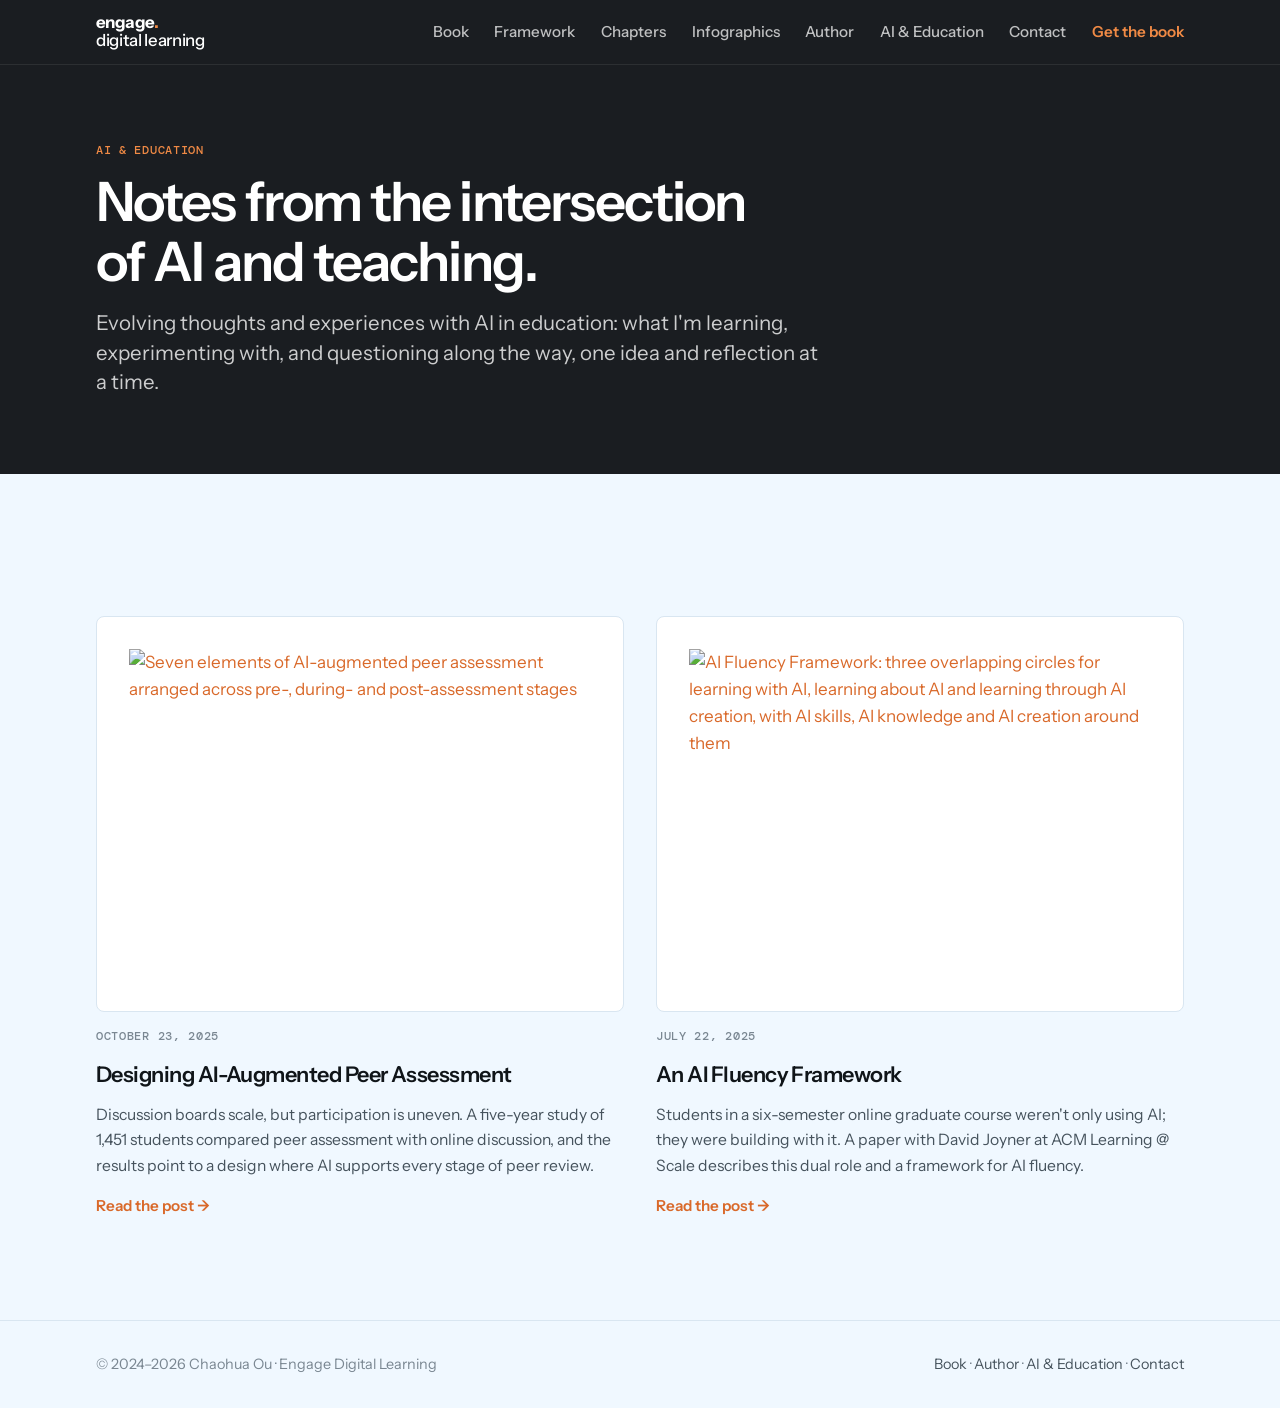
==== blog/index.html @ 953c1a12 "Add files via upload" ====
<!doctype html>
<html lang="en">
<head>
<meta charset="utf-8">
<meta name="viewport" content="width=device-width, initial-scale=1, viewport-fit=cover">
<title>AI & Education · Engage Digital Learning</title>
<meta name="description" content="Writing by Chaohua Ou on AI, student engagement and digital learning design.">
<link rel="canonical" href="https://engagedigitallearning.com/blog/">
<meta property="og:title" content="AI & Education · Engage Digital Learning">
<meta property="og:description" content="Writing by Chaohua Ou on AI, student engagement and digital learning design.">
<meta property="og:type" content="website">
<link rel="preconnect" href="https://fonts.googleapis.com">
<link rel="preconnect" href="https://fonts.gstatic.com" crossorigin>
<link rel="stylesheet" href="https://fonts.googleapis.com/css2?family=Instrument+Sans:ital,wght@0,400;0,500;0,600;0,700;1,400&family=DM+Mono:wght@400;500&display=swap">
<link rel="stylesheet" href="../assets/site.css">
</head>
<body>

<header>
  <nav class="wrap nav" aria-label="Main">
    <a class="brand" href="../index.html">engage<em>.</em><span>digital learning</span></a>
    <button class="menu-btn" id="menuBtn" aria-expanded="false" aria-controls="menu">Menu</button>
    <ul id="menu">
      <li><a href="../index.html#book">Book</a></li>
      <li><a href="../index.html#framework">Framework</a></li>
      <li><a href="../index.html#inside">Chapters</a></li>
      <li><a href="../index.html#infographics">Infographics</a></li>
      <li><a href="../index.html#author">Author</a></li>
      <li><a href="../blog/">AI &amp; Education</a></li>
      <li><a href="../index.html#contact">Contact</a></li>
      <li><a class="buy" href="https://www.routledge.com/Designing-Socially-Dynamic-Digital-Learning-Technologies-and-Strategies-for-Student-Engagement/Ou/p/book/9781032436012" target="_blank" rel="noopener">Get the book</a></li>
    </ul>
  </nav>
</header>

<main id="top">
<section class="hero post-hero">
  <div class="wrap">
    <p class="eyebrow">AI &amp; Education</p>
    <h1>Notes from the intersection of AI and teaching.</h1>
    <p class="deck">Evolving thoughts and experiences with AI in education: what I'm learning, experimenting with, and questioning along the way, one idea and reflection at a time.</p>
  </div>
</section>
<section>
  <div class="wrap">
    <div class="posts">
<article class="post">
  <a class="img" href="../blog/designing-ai-augmented-peer-assessment/"><img loading="lazy" src="../images/ai-augmented-peer-assessment.png" alt="Seven elements of AI-augmented peer assessment arranged across pre-, during- and post-assessment stages"></a>
  <time datetime="2025-10-23">October 23, 2025</time>
  <h3><a href="../blog/designing-ai-augmented-peer-assessment/">Designing AI-Augmented Peer Assessment</a></h3>
  <p>Discussion boards scale, but participation is uneven. A five-year study of 1,451 students compared peer assessment with online discussion, and the results point to a design where AI supports every stage of peer review.</p>
  <a class="more" href="../blog/designing-ai-augmented-peer-assessment/">Read the post →</a>
</article>
<article class="post">
  <a class="img" href="../blog/ai-fluency-framework/"><img loading="lazy" src="../images/ai-fluency-framework.png" alt="AI Fluency Framework: three overlapping circles for learning with AI, learning about AI and learning through AI creation, with AI skills, AI knowledge and AI creation around them"></a>
  <time datetime="2025-07-22">July 22, 2025</time>
  <h3><a href="../blog/ai-fluency-framework/">An AI Fluency Framework</a></h3>
  <p>Students in a six-semester online graduate course weren't only using AI; they were building with it. A paper with David Joyner at ACM Learning @ Scale describes this dual role and a framework for AI fluency.</p>
  <a class="more" href="../blog/ai-fluency-framework/">Read the post →</a>
</article>
    </div>
  </div>
</section>
</main>

<footer>
  <div class="wrap">
    <span>© 2024–2026 Chaohua Ou · Engage Digital Learning</span>
    <span><a href="../index.html#book">Book</a> · <a href="../index.html#author">Author</a> · <a href="../blog/">AI &amp; Education</a> · <a href="../index.html#contact">Contact</a></span>
  </div>
</footer>

<script src="../assets/site.js"></script>
</body>
</html>
---- assets/site.css ----
/* Layout: one quiet column of ~68ch running text, with a wider 1120px stage for the hero, the chapter grid and the gallery. */
:root{
  --paper:#f0f8ff;--paper-2:#ffffff;--ink:#101519;--ink-2:#46535d;--ink-3:#7a8792;--line:#d9e6f1;--accent:#d9692a;--accent-deep:#b5531d;--accent-2:#d9692a;--hero-bg:#1a1d21;--hero-fg:#ffffff;--hero-accent:#f08a45;--hero-btn-fg:#1a1d21;
  --display:"Instrument Sans", "Segoe UI", system-ui, sans-serif;
  --body:"Instrument Sans", "Segoe UI", system-ui, sans-serif;
  --mono:"DM Mono", ui-monospace, Menlo, monospace;
  color-scheme:light;
}
@media (prefers-color-scheme: dark){
  :root:not([data-theme="light"]){ --paper:#131619;--paper-2:#1b1f24;--ink:#eef0f2;--ink-2:#b4bbc3;--ink-3:#7f8790;--line:#2a3036;--accent:#f08a45;--accent-deep:#f5a874;--accent-2:#f08a45;--hero-bg:#0c0f12;--hero-fg:#ffffff;--hero-accent:#f08a45;--hero-btn-fg:#0c0f12; color-scheme:dark; }
}
:root[data-theme="dark"]{ --paper:#131619;--paper-2:#1b1f24;--ink:#eef0f2;--ink-2:#b4bbc3;--ink-3:#7f8790;--line:#2a3036;--accent:#f08a45;--accent-deep:#f5a874;--accent-2:#f08a45;--hero-bg:#0c0f12;--hero-fg:#ffffff;--hero-accent:#f08a45;--hero-btn-fg:#0c0f12; color-scheme:dark; }
*{box-sizing:border-box}
html{scroll-behavior:smooth}
@media (prefers-reduced-motion:reduce){html{scroll-behavior:auto} *{transition:none!important;animation:none!important}}
body{margin:0;background:var(--paper);color:var(--ink);font-family:var(--body);font-size:1.0625rem;line-height:1.6;-webkit-font-smoothing:antialiased}
img{max-width:100%;height:auto;display:block}
a{color:var(--accent);text-decoration:none}
a:hover{text-decoration:underline;text-underline-offset:3px}
:focus-visible{outline:2px solid var(--accent-2);outline-offset:3px;border-radius:2px}
h1,h2,h3{font-family:var(--display);font-weight:400;line-height:1.1;margin:0;text-wrap:balance;letter-spacing:-.01em}
h2{font-size:clamp(1.9rem,3.2vw,2.5rem)}
h3{font-size:1.35rem}
p{margin:0}
.wrap{max-width:1120px;margin:0 auto;padding-left:max(16px,env(safe-area-inset-left,0px));padding-right:max(16px,env(safe-area-inset-right,0px))}
.prose{max-width:68ch}
.eyebrow{font-size:.8rem;letter-spacing:.14em;text-transform:uppercase;color:var(--accent);font-weight:600}
.muted{color:var(--ink-2)}
section{padding-block:clamp(4rem,8vw,7rem)}

/* nav */
header{position:sticky;top:env(safe-area-inset-top,0px);z-index:20;background:color-mix(in srgb,var(--paper) 88%,transparent);backdrop-filter:blur(10px);border-bottom:1px solid var(--line)}
body::before{content:"";position:fixed;inset:0 0 auto;height:env(safe-area-inset-top,0px);z-index:30;background:var(--paper)}
.nav{display:flex;align-items:center;justify-content:space-between;gap:1rem;height:64px}
.brand{font-family:var(--display);font-size:1.05rem;line-height:1.05;color:var(--ink);white-space:nowrap;font-weight:700;letter-spacing:-.03em;display:flex;flex-direction:column}
.brand em{font-style:normal;color:var(--accent)}
.brand span{font-weight:500;letter-spacing:-.02em}
.nav ul{list-style:none;margin:0;padding:0;display:flex;gap:1.6rem}
.nav li a{color:var(--ink-2);font-size:.95rem;font-weight:500}
.nav li a:hover{color:var(--ink);text-decoration:none}
.nav .buy{color:var(--accent-2);font-weight:600}
.menu-btn{display:none;background:none;border:1px solid var(--line);border-radius:6px;padding:.4rem .7rem;color:var(--ink);font:inherit;font-size:.9rem;cursor:pointer}
@media (max-width:760px){
  .nav ul{display:none;position:absolute;left:0;right:0;top:64px;background:var(--paper);border-bottom:1px solid var(--line);flex-direction:column;gap:0;padding:.5rem max(16px,env(safe-area-inset-left,0px))}
  .nav ul.open{display:flex}
  .nav li a{display:block;padding:.75rem 0;border-top:1px solid var(--line)}
  .menu-btn{display:inline-block}
}

/* hero */
.hero{padding-block:clamp(3rem,7vw,6rem) clamp(3rem,6vw,5rem)}
.hero .wrap{display:grid;grid-template-columns:1.25fr .85fr;gap:clamp(2rem,6vw,5rem);align-items:center}
.hero .wrap>*,.two>*,.author .wrap>*,.contact .wrap>*,.framework .wrap>*{min-width:0}
.hero h1{font-size:clamp(2.4rem,5.2vw,4.2rem);font-weight:300;max-width:12ch}
.hero h1 strong{font-weight:500;color:var(--accent-deep)}
.hero .sub{margin-top:1.75rem;padding-top:1.25rem;border-top:1px solid rgba(255,255,255,.15);max-width:40ch;line-height:1.35;display:grid;gap:.35rem}
.hero .sub .title{font-family:var(--display);font-size:clamp(1.15rem,1.8vw,1.4rem);font-weight:600;letter-spacing:-.02em;color:#fff}
.hero .sub .subtitle{font-size:.95rem;color:rgba(255,255,255,.65)}
.hero .by{margin-top:1.5rem;color:var(--ink-2)}
.hero .by b{color:var(--ink);font-weight:600}
.actions{display:flex;flex-wrap:wrap;gap:.75rem;margin-top:2rem}
.btn{display:inline-flex;align-items:center;gap:.5rem;padding:.75rem 1.25rem;border-radius:4px;font-weight:600;font-size:.95rem;border:1px solid var(--accent);color:var(--accent);transition:background .15s,color .15s}
.btn:hover{background:var(--accent);color:var(--paper);text-decoration:none}
.btn.primary{background:var(--accent);color:#fff;border-color:var(--accent)}
.btn.primary:hover{background:var(--accent-deep);border-color:var(--accent-deep)}
.btn.ghost{border-color:var(--line);color:var(--ink-2)}
.btn.ghost:hover{background:var(--paper-2);color:var(--ink)}
.cover{justify-self:center;width:min(100%,340px);position:relative}
.cover img{border-radius:3px;box-shadow:0 30px 60px -20px rgba(20,40,45,.45),0 2px 6px rgba(20,40,45,.15)}
.cover::after{content:"";position:absolute;inset:0;border-radius:3px;box-shadow:inset 3px 0 6px -3px rgba(255,255,255,.35);pointer-events:none}
.pub{margin-top:1rem;text-align:center;font-size:.85rem;color:var(--ink-3)}
@media (max-width:820px){.hero .wrap{grid-template-columns:1fr}.cover{justify-self:start;width:min(70%,260px);order:-1}}

/* about */
.two{display:grid;grid-template-columns:minmax(0,1fr) minmax(0,1.4fr);gap:clamp(2rem,5vw,5rem)}
@media (max-width:820px){.two{grid-template-columns:1fr}}
.lede{font-family:var(--display);font-size:clamp(1.35rem,2.2vw,1.7rem);line-height:1.35;color:var(--ink);font-weight:300}
.facts{margin-top:2rem;display:grid;grid-template-columns:repeat(3,1fr);gap:1rem;border-top:1px solid var(--line);padding-top:1.25rem}
.facts div b{display:block;font-family:var(--display);font-size:1.6rem;font-weight:400;color:var(--accent-deep)}
.facts div span{font-size:.85rem;color:var(--ink-3);letter-spacing:.04em}
@media (max-width:480px){.facts{grid-template-columns:1fr 1fr}}

/* parts */
.parts{list-style:none;margin:3rem 0 0;padding:0;border-top:1px solid var(--line)}
.parts li{display:grid;grid-template-columns:5rem minmax(0,1.3fr) minmax(0,1fr);gap:1.5rem;padding:1.6rem 0;border-bottom:1px solid var(--line);align-items:baseline}
.parts .n{font-family:var(--display);font-size:2.2rem;line-height:1;color:var(--accent-2);font-weight:300}
.parts h3{font-size:1.3rem}
.parts h3 small{display:block;font-family:var(--body);font-size:.85rem;color:var(--accent);letter-spacing:.06em;text-transform:uppercase;margin-top:.35rem;font-weight:600}
.parts ol{margin:0;padding:0;list-style:none;color:var(--ink-2);font-size:.98rem}
.parts ol li{display:grid;grid-template-columns:3.4rem 1fr;gap:.5rem;padding:.15rem 0;border:0}
.parts ol li::before{content:attr(data-ch);color:var(--ink-3);font-variant-numeric:tabular-nums;white-space:nowrap}
@media (max-width:720px){.parts li{grid-template-columns:3.2rem 1fr}.parts ol{grid-column:2}.parts .n{font-size:1.6rem}}

/* interactions strip */
.inter{margin-top:3rem;display:grid;grid-template-columns:repeat(4,1fr);gap:1px;background:var(--line);border:1px solid var(--line)}
.inter div{background:var(--paper-2);padding:1.2rem 1.25rem}
.inter b{display:block;font-family:var(--display);font-weight:400;font-size:1.2rem;margin-bottom:.3rem}
.inter p{font-size:.92rem;color:var(--ink-2)}
@media (max-width:820px){.inter{grid-template-columns:1fr 1fr}}
@media (max-width:420px){.inter{grid-template-columns:1fr}}

/* gallery */
.gallery{margin-top:2.5rem;display:grid;grid-template-columns:repeat(4,1fr);gap:1.25rem}
.gallery figure{margin:0}
.gallery button{all:unset;cursor:zoom-in;display:block;width:100%;border-radius:4px;overflow:hidden;background:var(--paper-2);aspect-ratio:2/5;border:1px solid var(--line);transition:transform .2s,box-shadow .2s}
.gallery button:hover{transform:translateY(-3px);box-shadow:0 18px 30px -18px rgba(20,40,45,.45)}
.gallery button:focus-visible{outline:2px solid var(--accent-2);outline-offset:3px}
.gallery img{width:100%;height:100%;object-fit:cover;object-position:top}
.gallery figcaption{margin-top:.7rem;font-size:.92rem;color:var(--ink-2);line-height:1.35}
@media (max-width:820px){.gallery{grid-template-columns:1fr 1fr}}
.lightbox{position:fixed;inset:0;background:rgba(10,16,18,.92);z-index:50;display:flex;align-items:center;justify-content:center;padding:1rem}
.lightbox[hidden]{display:none}
.lightbox img{max-height:calc(100vh - 2rem);max-width:min(100%,560px);width:auto;border-radius:4px;background:#fff}
.lightbox button{position:absolute;top:max(1rem,env(safe-area-inset-top,0px));right:max(1rem,env(safe-area-inset-right,0px));background:none;border:1px solid rgba(255,255,255,.4);color:#fff;border-radius:999px;width:40px;height:40px;font-size:1.3rem;cursor:pointer}

/* author */
.author .wrap{display:grid;grid-template-columns:minmax(0,280px) minmax(0,1fr);gap:clamp(2rem,5vw,5rem);align-items:start}
.author img{border-radius:4px;filter:saturate(.9)}
.author .roles{margin-top:1.5rem;padding-top:1.25rem;border-top:1px solid var(--line);display:grid;gap:.6rem;font-size:.95rem}
.author .roles>div{display:grid;grid-template-columns:3.5rem 1fr;gap:.75rem}
.author .roles span{color:var(--ink-3);white-space:nowrap}
.highlights{margin:1.75rem 0 0;padding:0;list-style:none;display:grid;gap:.9rem}
.highlights li{padding-left:1.25rem;position:relative;color:var(--ink-2)}
.highlights li::before{content:"";position:absolute;left:0;top:.7em;width:.5rem;height:1px;background:var(--accent-2)}
@media (max-width:720px){.author .wrap{grid-template-columns:1fr}.author img{width:min(100%,240px)}}

/* writing */
.posts{margin-top:2.5rem;display:grid;grid-template-columns:1fr 1fr;gap:2rem}
@media (max-width:720px){.posts{grid-template-columns:1fr}}
.post{display:grid;gap:1rem}
.post a.img{display:block;border:1px solid var(--line);border-radius:4px;overflow:hidden;background:#fff;aspect-ratio:4/3}
.post a.img img{width:100%;height:100%;object-fit:contain;padding:6%}
.post time{font-size:.85rem;color:var(--ink-3);letter-spacing:.04em}
.post h3 a{color:var(--ink)}
.post p{color:var(--ink-2);font-size:.98rem}
.post .more{font-weight:600;font-size:.95rem}

/* contact */
.contact .wrap{display:grid;grid-template-columns:minmax(0,1fr) minmax(0,1.3fr);gap:clamp(2rem,5vw,5rem)}
@media (max-width:820px){.contact .wrap{grid-template-columns:1fr}}
form{display:grid;gap:1rem}
.field{display:grid;gap:.35rem}
label{font-size:.85rem;font-weight:600;letter-spacing:.04em;color:var(--ink-2)}
input,textarea{font:inherit;color:var(--ink);background:var(--paper-2);border:1px solid var(--line);border-radius:4px;padding:.7rem .85rem;width:100%}
input:focus,textarea:focus{outline:none;border-color:var(--accent);box-shadow:0 0 0 3px color-mix(in srgb,var(--accent) 20%,transparent)}
textarea{min-height:140px;resize:vertical}
form button{justify-self:start}
.note{font-size:.9rem;color:var(--ink-3)}

footer{border-top:1px solid var(--line);padding-block:2rem;font-size:.9rem;color:var(--ink-3)}
footer .wrap{display:flex;flex-wrap:wrap;gap:1rem;justify-content:space-between}
footer a{color:var(--ink-2)}

/* dark hero band */
header{background:var(--hero-bg);border-bottom:1px solid rgba(255,255,255,.08);backdrop-filter:none}
body::before{background:var(--hero-bg)}
.brand{color:var(--hero-fg)}
.brand em{color:var(--hero-accent)}
.brand{display:inline-block}
.brand span{display:block}
.nav li a{color:rgba(255,255,255,.72)}
.nav li a:hover{color:#fff}
.nav .buy{color:var(--hero-accent)}
.menu-btn{color:var(--hero-fg);border-color:rgba(255,255,255,.25)}
@media (max-width:760px){.nav ul{background:var(--hero-bg);border-color:rgba(255,255,255,.1)}.nav li a{border-color:rgba(255,255,255,.1)}}
.hero{background:var(--hero-bg);color:var(--hero-fg)}
.hero .eyebrow{color:var(--hero-accent)}
.hero h1{letter-spacing:-.035em;font-weight:700}
.hero h1 strong{color:var(--hero-accent);font-weight:700}
.hero .sub{color:rgba(255,255,255,.78);font-style:normal;font-weight:400}
.hero .by{color:rgba(255,255,255,.6)}
.hero .by b{color:#fff}
.hero .btn{border-color:rgba(255,255,255,.35);color:#fff}
.hero .btn:hover{background:rgba(255,255,255,.1);color:#fff}
.hero .btn.primary{background:var(--hero-accent);border-color:var(--hero-accent);color:var(--hero-btn-fg)}
.hero .btn.primary:hover{filter:brightness(1.08);background:var(--hero-accent);border-color:var(--hero-accent)}
.hero .btn.ghost{border-color:transparent;color:rgba(255,255,255,.75)}
.hero .btn.ghost:hover{background:rgba(255,255,255,.08);color:#fff}
.cover img{box-shadow:0 40px 80px -24px rgba(0,0,0,.7),0 2px 8px rgba(0,0,0,.4)}
.pub{color:rgba(255,255,255,.5)}
/* type system */
h1,h2,h3{font-family:var(--display);letter-spacing:-.025em;font-weight:600}
h2{font-size:clamp(1.8rem,3vw,2.4rem)}
.lede{font-family:var(--body);font-weight:400;font-size:clamp(1.2rem,1.8vw,1.45rem);letter-spacing:-.01em}
.eyebrow,.parts ol li::before,.post time,.facts div span,.author .roles span,label,.pub{font-family:var(--mono);letter-spacing:.06em;text-transform:uppercase;font-size:.72rem;font-weight:500}
.parts ol li::before{text-transform:none;letter-spacing:0;font-size:.8rem}
.parts .n{font-family:var(--mono);font-size:.85rem;color:var(--accent);letter-spacing:.1em;font-weight:500;align-self:start;padding-top:.45rem}
.parts .n::before{content:"PART "}
.parts h3{font-size:1.25rem}
.facts div b{font-family:var(--display);font-weight:600;font-size:2rem;letter-spacing:-.03em;color:var(--ink)}
.inter b{font-family:var(--display);font-weight:600;font-size:1.05rem}
.highlights li::before{background:var(--accent)}
.btn{border-radius:6px}
input,textarea{border-radius:6px}
.gallery button,.post a.img,.author img,.cover img{border-radius:8px}

/* bands + framework */
.band{background:var(--paper-2)}
.framework .wrap{display:grid;grid-template-columns:minmax(0,.9fr) minmax(0,1.1fr);gap:clamp(2rem,6vw,5rem);align-items:center}
@media (max-width:820px){.framework .wrap{grid-template-columns:1fr}}
.framework .detail{margin-top:1.75rem;padding-left:1.25rem;border-left:3px solid var(--accent);min-height:7rem}
.framework .detail h3{font-size:1.15rem}
.framework .detail p{margin-top:.4rem;color:var(--ink-2)}
.framework .fwRef{font-family:var(--mono);font-size:.72rem;letter-spacing:.06em;text-transform:uppercase;color:var(--ink-3)!important;margin-top:.75rem}
.cards{display:grid;grid-template-columns:1fr 1fr;gap:.75rem}
@media (max-width:480px){.cards{grid-template-columns:1fr}}
.card{all:unset;box-sizing:border-box;cursor:pointer;display:block;background:var(--paper-2);border:1px solid var(--line);border-radius:8px;padding:1.4rem 1.4rem 1.3rem;min-height:9.5rem;transition:background .15s,color .15s,border-color .15s,transform .15s}
.card:hover{transform:translateY(-2px);border-color:var(--ink-3)}
.card:focus-visible{outline:2px solid var(--accent);outline-offset:3px}
.card[aria-pressed="true"]{background:var(--hero-bg);color:#fff;border-color:var(--hero-bg)}
.card .num{display:block;font-family:var(--mono);font-size:.72rem;letter-spacing:.06em;text-transform:uppercase;color:var(--accent)}
.card[aria-pressed="true"] .num{color:var(--hero-accent)}
.card strong{display:block;font-family:var(--display);font-weight:600;font-size:1.1rem;margin:1rem 0 .3rem;letter-spacing:-.01em}
.card small{display:block;font-size:.85rem;opacity:.75}

/* ===== blog pages ===== */
.post-hero{padding-block:clamp(3rem,6vw,5rem)}
.post-hero .wrap{display:block}
.post-hero .eyebrow a{color:inherit}
.post-hero h1{font-size:clamp(2rem,4.4vw,3.4rem);font-weight:600;max-width:22ch;margin-top:.75rem}
.post-hero .deck{margin-top:1rem;max-width:52ch;font-size:clamp(1.1rem,1.6vw,1.3rem);line-height:1.45;color:rgba(255,255,255,.78)}
.post-hero .by{margin-top:1.25rem}
.post-body{padding-block:clamp(3rem,6vw,5rem);background:var(--paper-2)}
.more-writing.band{background:var(--paper)}
.post-body .prose{margin:0 auto;max-width:70ch;font-size:1.0875rem;line-height:1.7}
.post-body .prose>*+*{margin-top:1.1rem}
.post-body .prose h2{font-size:clamp(1.5rem,2.4vw,1.9rem);margin-top:2.75rem}
.post-body .prose h3{font-size:1.2rem;margin-top:2rem}
.post-body .prose h2+*,.post-body .prose h3+*{margin-top:.75rem}
.post-body .prose ul,.post-body .prose ol{padding-left:1.4rem}
.post-body .prose li+li{margin-top:.4rem}
.post-body .prose a{text-decoration:underline;text-underline-offset:3px;text-decoration-color:color-mix(in srgb,var(--accent) 45%,transparent)}
.post-body .prose a:hover{text-decoration-color:var(--accent)}
.callouts{display:grid;gap:1rem;margin-top:1.25rem}
.callout{background:var(--paper);border:1px solid var(--line);border-radius:8px;padding:1.25rem 1.4rem 1.25rem 1.6rem;position:relative}
.callout::before{content:"";position:absolute;left:0;top:1.25rem;bottom:1.25rem;width:3px;background:var(--accent);border-radius:2px}
.callout h3{font-size:1.08rem;margin:0}
.callout p{margin-top:.5rem;color:var(--ink-2);font-size:1rem}
.fig{margin:2rem 0 0}
.fig img{border:1px solid var(--line);border-radius:8px;background:#fff}
.fig.tall img{max-width:min(100%,480px);margin:0 auto}
.fig figcaption{margin-top:.75rem;font-size:.92rem;line-height:1.5;color:var(--ink-2)}
.pull{margin:2rem 0 0;padding:0 0 0 1.4rem;border-left:3px solid var(--accent);font-family:var(--display);font-size:clamp(1.2rem,1.8vw,1.45rem);font-weight:500;letter-spacing:-.015em;line-height:1.4;color:var(--ink)}
.steps li{margin-top:.75rem}
.steps li::marker{color:var(--accent);font-weight:600}
.refs{font-size:.95rem;color:var(--ink-2)}
.refs li+li{margin-top:.6rem}
.refs a{word-break:break-all}
.cite{margin-top:3rem;padding:1.25rem 1.4rem;background:var(--paper);border:1px solid var(--line);border-radius:8px;font-size:.95rem}
.cite p+p{margin-top:.5rem}
.cite p,.refs li{overflow-wrap:anywhere}
.more-writing .posts{margin-top:1.5rem;grid-template-columns:minmax(0,520px)}
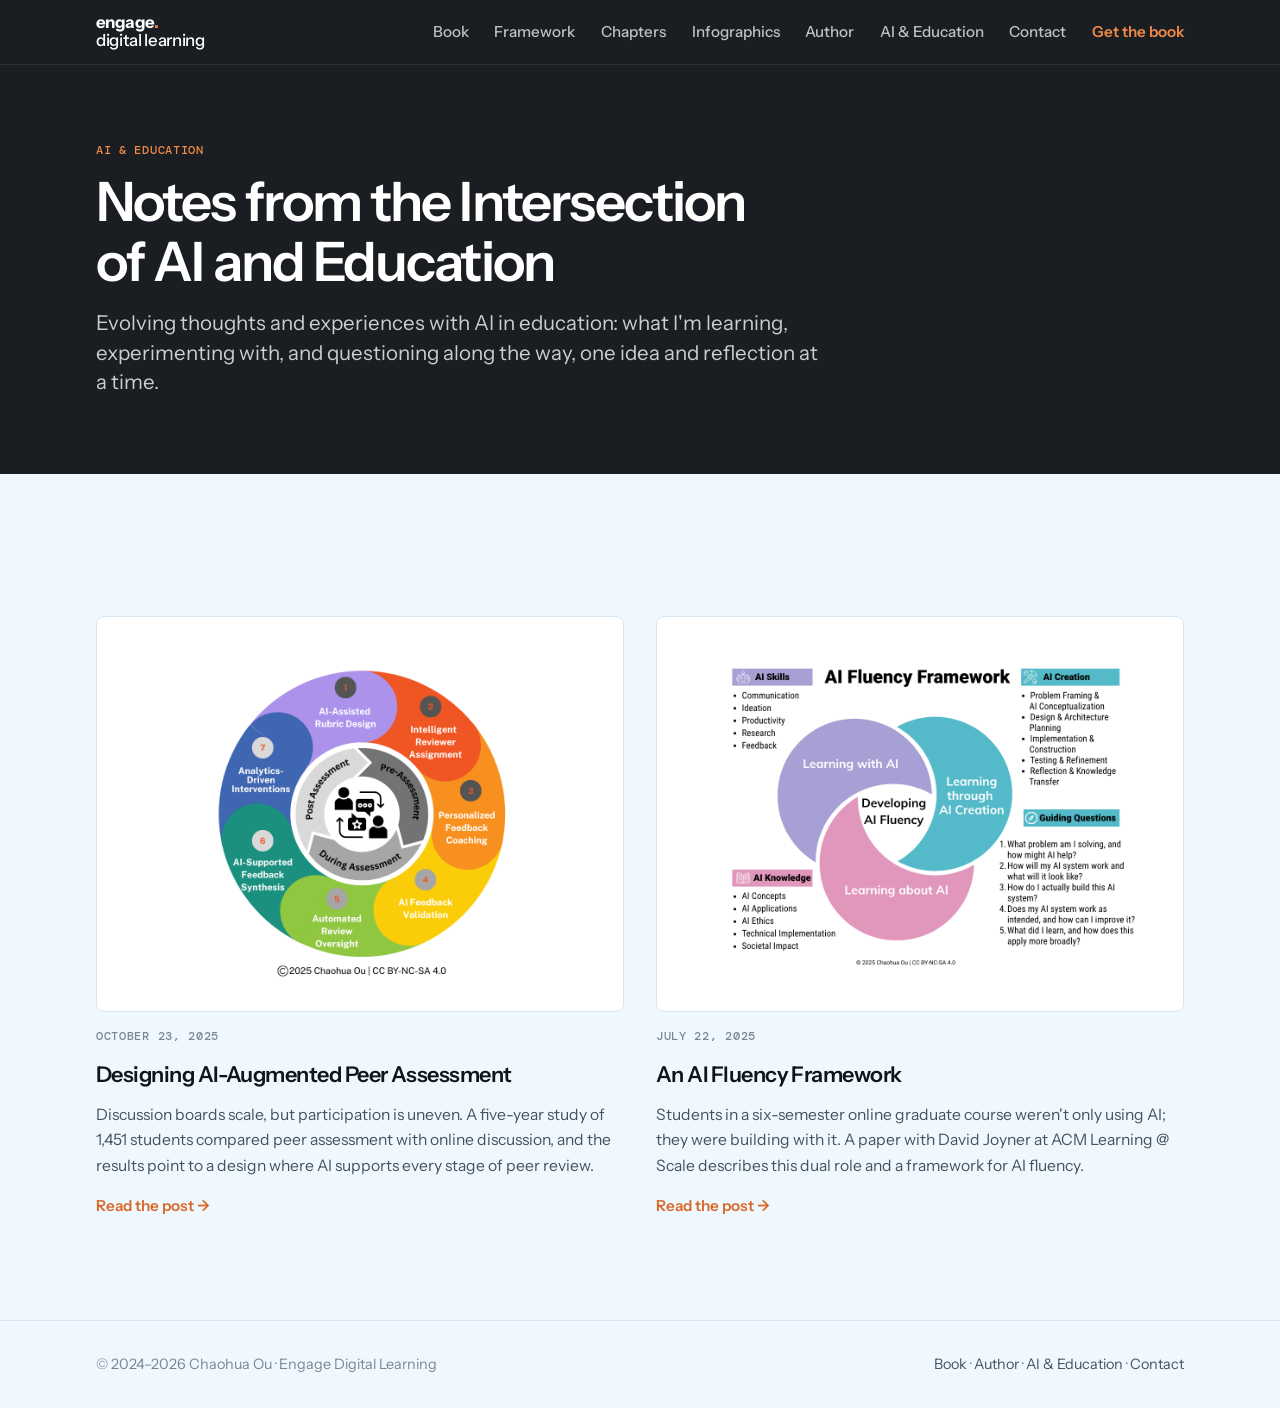
==== commit 38501b9d: "Update index.html" ====
--- a/blog/index.html
+++ b/blog/index.html
@@ -37,7 +37,7 @@
 <section class="hero post-hero">
   <div class="wrap">
     <p class="eyebrow">AI &amp; Education</p>
-    <h1>Notes from the intersection of AI and teaching.</h1>
+    <h1>Notes from the Intersection of AI and Education</h1>
     <p class="deck">Evolving thoughts and experiences with AI in education: what I'm learning, experimenting with, and questioning along the way, one idea and reflection at a time.</p>
   </div>
 </section>
